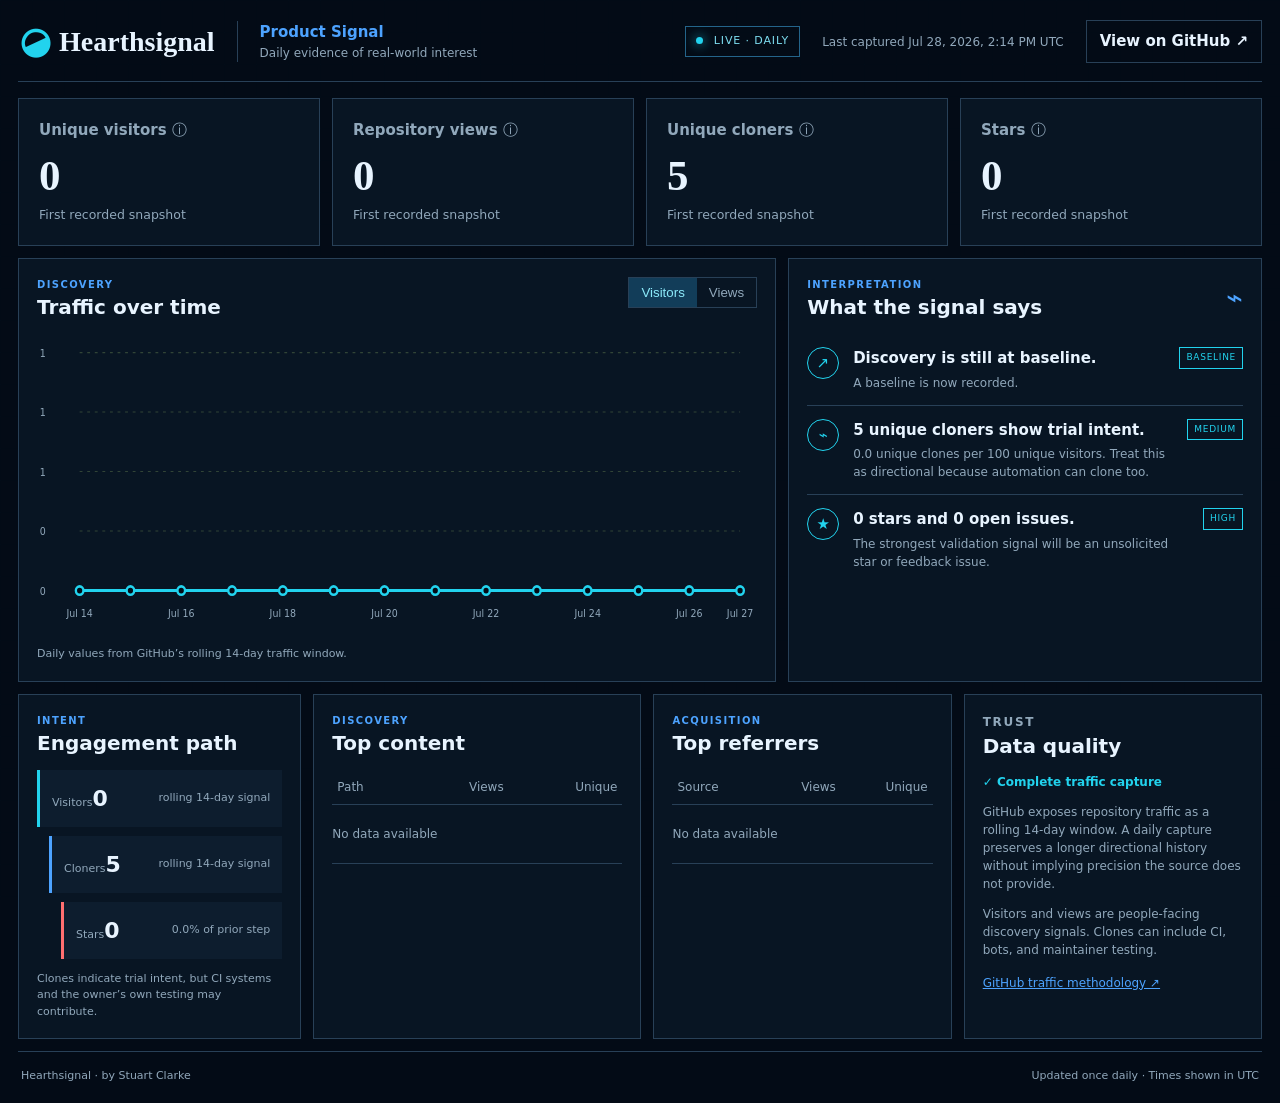
==== analytics-dashboard/index.html @ 0c8228a5 "feat: publish daily Product Signal dashboard" ====
<!doctype html>
<html lang="en">
<head>
  <meta charset="utf-8">
  <meta name="viewport" content="width=device-width, initial-scale=1">
  <meta name="description" content="Daily product-interest signals for Hearthsignal.">
  <title>Hearthsignal Product Signal</title>
  <link rel="stylesheet" href="styles.css">
</head>
<body>
  <div class="shell">
    <header class="topbar">
      <a class="brand" href="../" aria-label="Hearthsignal home">
        <span class="mark" aria-hidden="true">◒</span>
        <span>Hearthsignal</span>
      </a>
      <div class="title-block">
        <strong>Product Signal</strong>
        <span>Daily evidence of real-world interest</span>
      </div>
      <div class="status"><i></i> LIVE · DAILY</div>
      <p class="updated" id="updated">Loading latest capture…</p>
      <a class="repo-link" href="https://github.com/sc0528/hearthsignal">View on GitHub ↗</a>
    </header>

    <main>
      <section class="metrics" aria-label="Current metrics">
        <article><span>Unique visitors <b title="GitHub repository visitors in its rolling window">ⓘ</b></span><strong id="visitors">—</strong><small id="visitors-delta">Awaiting data</small></article>
        <article><span>Repository views <b title="All repository page views in GitHub's rolling window">ⓘ</b></span><strong id="views">—</strong><small id="views-delta">Awaiting data</small></article>
        <article><span>Unique cloners <b title="Unique users or systems that cloned the repository">ⓘ</b></span><strong id="cloners">—</strong><small id="cloners-delta">Awaiting data</small></article>
        <article><span>Stars <b title="Current GitHub stars">ⓘ</b></span><strong id="stars">—</strong><small id="stars-delta">Awaiting data</small></article>
      </section>

      <section class="primary-grid">
        <article class="panel chart-panel">
          <div class="panel-heading">
            <div><p class="eyebrow">DISCOVERY</p><h1>Traffic over time</h1></div>
            <div class="segmented" aria-label="Chart metric">
              <button class="active" data-series="uniques">Visitors</button>
              <button data-series="count">Views</button>
            </div>
          </div>
          <div id="chart" class="chart" role="img" aria-label="Daily repository traffic chart"></div>
          <p class="caption">Daily values from GitHub’s rolling 14-day traffic window.</p>
        </article>

        <article class="panel insight-panel">
          <div class="panel-heading"><div><p class="eyebrow">INTERPRETATION</p><h2>What the signal says</h2></div><span class="pulse">⌁</span></div>
          <div id="insights" class="insights"></div>
        </article>
      </section>

      <section class="secondary-grid">
        <article class="panel">
          <p class="eyebrow">INTENT</p><h2>Engagement path</h2>
          <div id="funnel" class="funnel"></div>
          <p class="caption">Clones indicate trial intent, but CI systems and the owner’s own testing may contribute.</p>
        </article>
        <article class="panel">
          <p class="eyebrow">DISCOVERY</p><h2>Top content</h2>
          <div class="table-wrap"><table><thead><tr><th>Path</th><th>Views</th><th>Unique</th></tr></thead><tbody id="paths"></tbody></table></div>
        </article>
        <article class="panel">
          <p class="eyebrow">ACQUISITION</p><h2>Top referrers</h2>
          <div class="table-wrap"><table><thead><tr><th>Source</th><th>Views</th><th>Unique</th></tr></thead><tbody id="referrers"></tbody></table></div>
        </article>
        <article class="panel data-quality">
          <p class="eyebrow">TRUST</p><h2>Data quality</h2>
          <div id="quality"></div>
          <a href="https://docs.github.com/en/rest/metrics/traffic">GitHub traffic methodology ↗</a>
        </article>
      </section>
    </main>

    <footer><span>Hearthsignal · by Stuart Clarke</span><span>Updated once daily · Times shown in UTC</span></footer>
  </div>
  <script src="app.js"></script>
</body>
</html>
---- analytics-dashboard/styles.css ----
:root {
  color-scheme: dark;
  --ink: #030b16;
  --panel: #091625;
  --panel-2: #0d1d2e;
  --line: #284057;
  --cream: #e8f4ff;
  --muted: #91a8bb;
  --green: #22d3ee;
  --orange: #4da3ff;
  --red: #ff6f70;
}
* { box-sizing: border-box; }
body {
  margin: 0;
  background: var(--ink);
  color: var(--cream);
  font: 15px/1.5 Inter, ui-sans-serif, system-ui, -apple-system, BlinkMacSystemFont, "Segoe UI", sans-serif;
}
body::before {
  content: ""; position: fixed; inset: 0; pointer-events: none; opacity: .16;
  background-image: linear-gradient(rgba(77,163,255,.045) 1px, transparent 1px), linear-gradient(90deg, rgba(77,163,255,.045) 1px, transparent 1px);
  background-size: 32px 32px;
}
.shell { width: min(1500px, 100%); margin: auto; padding: 18px; position: relative; }
.topbar { display: flex; align-items: center; gap: 22px; min-height: 64px; border-bottom: 1px solid var(--line); padding-bottom: 16px; }
.brand { color: var(--cream); text-decoration: none; font: 700 28px/1 Georgia, serif; display: flex; gap: 10px; align-items: center; }
.mark { color: var(--green); font-size: 36px; transform: rotate(-25deg); display: inline-block; }
.title-block { border-left: 1px solid var(--line); padding-left: 22px; display: grid; }
.title-block strong { color: var(--orange); }.title-block span,.updated { color: var(--muted); font-size: 12px; }
.status { margin-left: auto; border: 1px solid #24648a; color: #7dddf0; padding: 6px 10px; font-size: 11px; letter-spacing: .08em; }
.status i { display: inline-block; width: 7px; height: 7px; border-radius: 50%; background: var(--green); margin-right: 6px; box-shadow: 0 0 12px var(--green); }
.repo-link { text-decoration: none; color: var(--cream); border: 1px solid var(--line); padding: 9px 13px; font-weight: 650; }
.metrics { display: grid; grid-template-columns: repeat(4,1fr); gap: 12px; margin: 16px 0 12px; }
.metrics article,.panel { background: rgba(9,22,37,.96); border: 1px solid var(--line); }
.metrics article { min-height: 132px; padding: 20px; }
.metrics span { color: var(--muted); font-weight: 650; }.metrics b { font-weight: 400; }
.metrics strong { display: block; font: 600 43px/1.1 Georgia,serif; margin: 10px 0 4px; }
.metrics small { color: var(--green); }
.metrics small.down { color: var(--red); }.metrics small.neutral { color: var(--muted); }
.primary-grid { display: grid; grid-template-columns: 1.6fr 1fr; gap: 12px; }
.secondary-grid { display: grid; grid-template-columns: .95fr 1.1fr 1fr 1fr; gap: 12px; margin-top: 12px; }
.panel { padding: 18px; min-width: 0; }
.panel-heading { display: flex; align-items: flex-start; justify-content: space-between; gap: 16px; }
.eyebrow { margin: 0 0 3px; color: var(--orange); font-size: 10px; letter-spacing: .14em; font-weight: 800; }
h1,h2 { margin: 0 0 15px; font-size: 20px; line-height: 1.2; }
.segmented { display: flex; border: 1px solid var(--line); }
.segmented button { color: var(--muted); border: 0; background: transparent; padding: 7px 12px; cursor: pointer; }
.segmented button.active { background: #123d59; color: #8ceafa; }
.chart { height: 300px; min-width: 0; }
.chart svg { width: 100%; height: 100%; overflow: visible; }
.grid-line { stroke: #314437; stroke-width: 1; stroke-dasharray: 3 5; }
.axis-label { fill: var(--muted); font-size: 10px; }
.series-line { fill: none; stroke: var(--green); stroke-width: 3; vector-effect: non-scaling-stroke; }
.series-area { fill: rgba(34,211,238,.09); }
.series-point { fill: var(--ink); stroke: var(--green); stroke-width: 2.5; }
.caption { color: var(--muted); font-size: 11px; margin: 12px 0 0; }
.pulse { color: var(--orange); font-size: 28px; }
.insight { padding: 13px 0; border-top: 1px solid var(--line); display: grid; grid-template-columns: 34px 1fr auto; gap: 12px; }
.insight:first-child { border-top: 0; }
.insight-icon { width: 32px; height: 32px; display: grid; place-items: center; border: 1px solid var(--green); color: var(--green); border-radius: 50%; }
.insight strong { display: block; margin-bottom: 4px; }.insight p { margin: 0; color: var(--muted); font-size: 12px; }
.confidence { border: 1px solid var(--green); color: var(--green); font-size: 9px; height: fit-content; padding: 3px 6px; letter-spacing: .08em; }
.funnel { display: grid; gap: 9px; margin-top: 8px; }
.funnel-step { display: grid; grid-template-columns: 1fr auto; align-items: center; padding: 12px; border-left: 3px solid var(--green); background: var(--panel-2); }
.funnel-step:nth-child(2) { margin-left: 12px; border-color: #4da3ff; }.funnel-step:nth-child(3) { margin-left: 24px; border-color: var(--red); }
.funnel-step strong { font-size: 22px; }.funnel-step span { color: var(--muted); font-size: 11px; }
.table-wrap { overflow: auto; }
table { width: 100%; border-collapse: collapse; font-size: 12px; }
th { color: var(--muted); text-align: left; font-weight: 500; } th:not(:first-child),td:not(:first-child) { text-align: right; }
td,th { padding: 8px 5px; border-bottom: 1px solid var(--line); }
td:first-child { max-width: 180px; overflow: hidden; text-overflow: ellipsis; white-space: nowrap; }
.data-quality p { color: var(--muted); font-size: 12px; }.data-quality a { color: var(--orange); font-size: 12px; }
.quality-state { color: var(--green)!important; font-weight: 700; }.quality-state.warning { color: var(--orange)!important; }
footer { display: flex; justify-content: space-between; color: var(--muted); font-size: 11px; border-top: 1px solid var(--line); margin-top: 12px; padding: 16px 3px 0; }
.empty { color: var(--muted); padding: 20px 0; }
@media (max-width: 1050px) {
  .secondary-grid { grid-template-columns: repeat(2,1fr); }.updated { display:none; }
}
@media (max-width: 760px) {
  .shell { padding: 12px; }.topbar { flex-wrap: wrap; gap: 12px; }.title-block { order: 3; width: 100%; }.status { margin-left: auto; }.repo-link { display:none; }
  .metrics { grid-template-columns: repeat(2,1fr); }.metrics article { min-height: 110px; padding: 15px; }.metrics strong { font-size: 34px; }
  .primary-grid,.secondary-grid { grid-template-columns: 1fr; }.chart { height: 240px; }.insight { grid-template-columns: 32px 1fr; }.confidence { grid-column: 2; }
  footer { flex-direction: column; gap: 5px; }
}
@media (max-width: 430px) { .metrics { grid-template-columns: 1fr; }.brand { font-size: 24px; } }
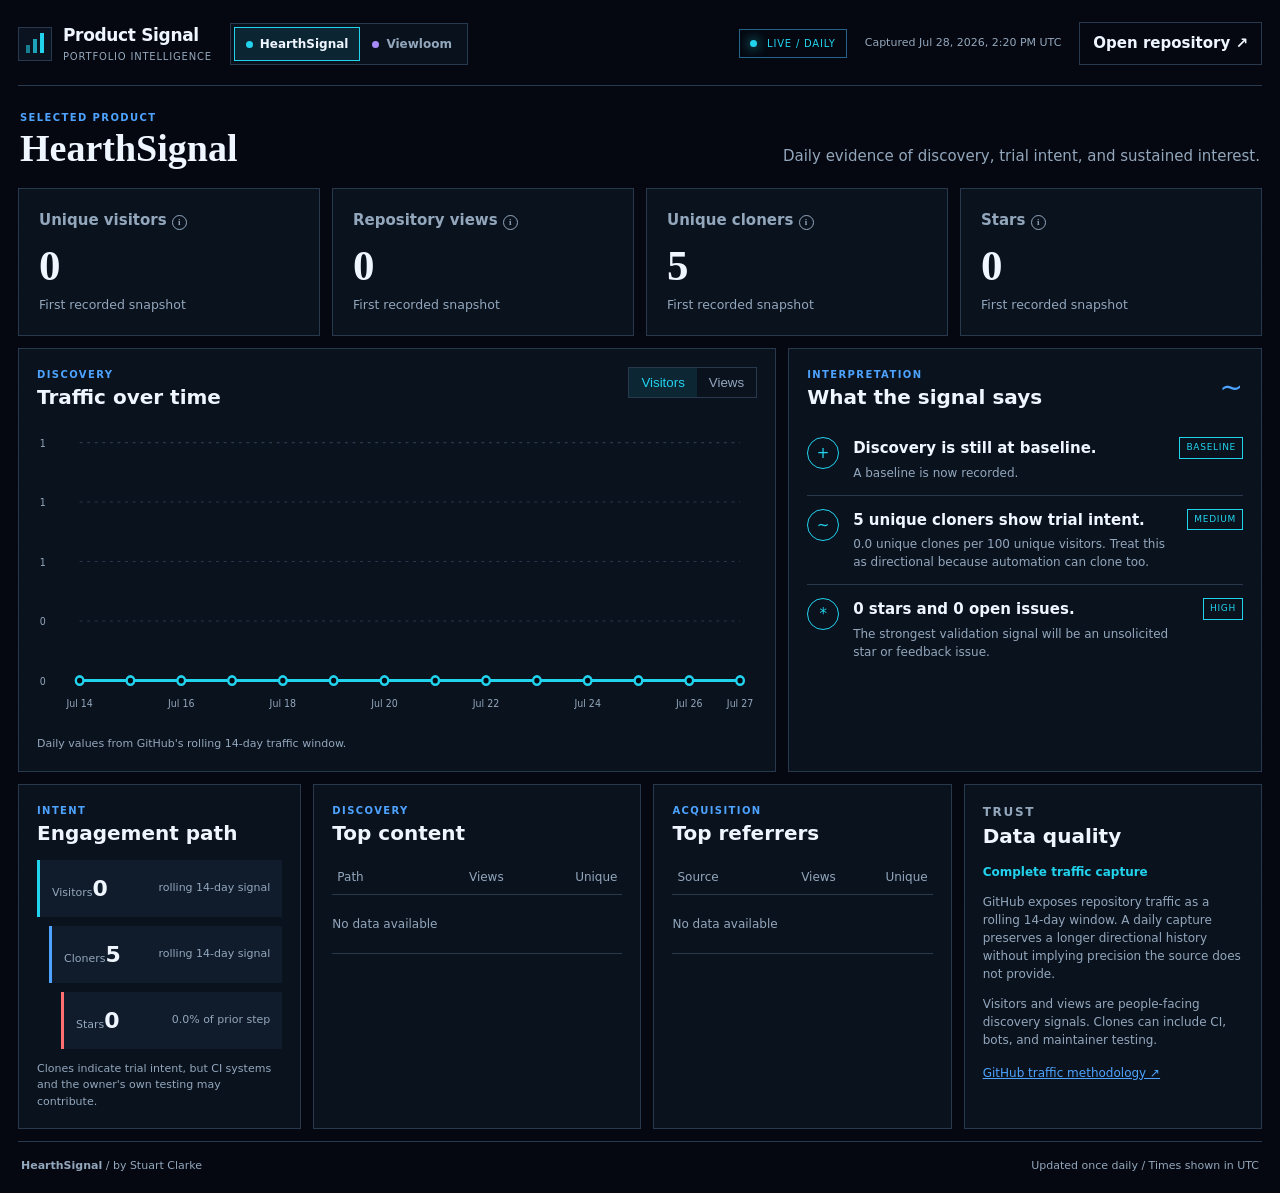
==== commit f215d336: "Combine product analytics into portfolio dashboard" ====
--- a/analytics-dashboard/index.html
+++ b/analytics-dashboard/index.html
@@ -3,49 +3,61 @@
 <head>
   <meta charset="utf-8">
   <meta name="viewport" content="width=device-width, initial-scale=1">
-  <meta name="description" content="Daily product-interest signals for Hearthsignal.">
-  <title>Hearthsignal Product Signal</title>
+  <meta name="description" content="Daily product-interest signals for HearthSignal and Viewloom.">
+  <title>Product Signal Portfolio</title>
   <link rel="stylesheet" href="styles.css">
 </head>
-<body>
+<body data-product="hearthsignal">
   <div class="shell">
     <header class="topbar">
-      <a class="brand" href="../" aria-label="Hearthsignal home">
-        <span class="mark" aria-hidden="true">◒</span>
-        <span>Hearthsignal</span>
+      <a class="portfolio-brand" href="../" aria-label="HearthSignal home">
+        <span class="portfolio-mark" aria-hidden="true"><i></i><i></i><i></i></span>
+        <span><strong>Product Signal</strong><small>Portfolio intelligence</small></span>
       </a>
-      <div class="title-block">
-        <strong>Product Signal</strong>
-        <span>Daily evidence of real-world interest</span>
+      <nav class="product-switch" aria-label="Select product">
+        <button class="active" data-product-select="hearthsignal" aria-pressed="true">
+          <span class="product-dot hearthsignal-dot"></span>HearthSignal
+        </button>
+        <button data-product-select="viewloom" aria-pressed="false">
+          <span class="product-dot viewloom-dot"></span>Viewloom
+        </button>
+      </nav>
+      <div class="status"><i></i> LIVE / DAILY</div>
+      <p class="updated" id="updated">Loading latest capture...</p>
+      <a class="repo-link" id="repo-link" href="https://github.com/sc0528/hearthsignal">Open repository &#8599;</a>
+    </header>
+
+    <section class="product-context" aria-live="polite">
+      <div>
+        <p class="eyebrow">SELECTED PRODUCT</p>
+        <h1 id="product-name">HearthSignal</h1>
       </div>
-      <div class="status"><i></i> LIVE · DAILY</div>
-      <p class="updated" id="updated">Loading latest capture…</p>
-      <a class="repo-link" href="https://github.com/sc0528/hearthsignal">View on GitHub ↗</a>
-    </header>
+      <p id="product-summary">Daily evidence of discovery, trial intent, and sustained interest.</p>
+    </section>
 
     <main>
       <section class="metrics" aria-label="Current metrics">
-        <article><span>Unique visitors <b title="GitHub repository visitors in its rolling window">ⓘ</b></span><strong id="visitors">—</strong><small id="visitors-delta">Awaiting data</small></article>
-        <article><span>Repository views <b title="All repository page views in GitHub's rolling window">ⓘ</b></span><strong id="views">—</strong><small id="views-delta">Awaiting data</small></article>
-        <article><span>Unique cloners <b title="Unique users or systems that cloned the repository">ⓘ</b></span><strong id="cloners">—</strong><small id="cloners-delta">Awaiting data</small></article>
-        <article><span>Stars <b title="Current GitHub stars">ⓘ</b></span><strong id="stars">—</strong><small id="stars-delta">Awaiting data</small></article>
+        <article><span>Unique visitors <b title="GitHub repository visitors in its rolling window">i</b></span><strong id="visitors">&mdash;</strong><small id="visitors-delta">Awaiting data</small></article>
+        <article><span>Repository views <b title="All repository page views in GitHub's rolling window">i</b></span><strong id="views">&mdash;</strong><small id="views-delta">Awaiting data</small></article>
+        <article><span>Unique cloners <b title="Unique users or systems that cloned the repository">i</b></span><strong id="cloners">&mdash;</strong><small id="cloners-delta">Awaiting data</small></article>
+        <article><span>Stars <b title="Current GitHub stars">i</b></span><strong id="stars">&mdash;</strong><small id="stars-delta">Awaiting data</small></article>
       </section>
 
       <section class="primary-grid">
         <article class="panel chart-panel">
           <div class="panel-heading">
-            <div><p class="eyebrow">DISCOVERY</p><h1>Traffic over time</h1></div>
+            <div><p class="eyebrow">DISCOVERY</p><h2>Traffic over time</h2></div>
             <div class="segmented" aria-label="Chart metric">
               <button class="active" data-series="uniques">Visitors</button>
               <button data-series="count">Views</button>
             </div>
           </div>
           <div id="chart" class="chart" role="img" aria-label="Daily repository traffic chart"></div>
-          <p class="caption">Daily values from GitHub’s rolling 14-day traffic window.</p>
+          <p class="caption">Daily values from GitHub's rolling 14-day traffic window.</p>
         </article>
 
         <article class="panel insight-panel">
-          <div class="panel-heading"><div><p class="eyebrow">INTERPRETATION</p><h2>What the signal says</h2></div><span class="pulse">⌁</span></div>
+          <div class="panel-heading"><div><p class="eyebrow">INTERPRETATION</p><h2>What the signal says</h2></div><span class="pulse" aria-hidden="true">~</span></div>
           <div id="insights" class="insights"></div>
         </article>
       </section>
@@ -54,7 +66,7 @@
         <article class="panel">
           <p class="eyebrow">INTENT</p><h2>Engagement path</h2>
           <div id="funnel" class="funnel"></div>
-          <p class="caption">Clones indicate trial intent, but CI systems and the owner’s own testing may contribute.</p>
+          <p class="caption">Clones indicate trial intent, but CI systems and the owner's own testing may contribute.</p>
         </article>
         <article class="panel">
           <p class="eyebrow">DISCOVERY</p><h2>Top content</h2>
@@ -67,12 +79,12 @@
         <article class="panel data-quality">
           <p class="eyebrow">TRUST</p><h2>Data quality</h2>
           <div id="quality"></div>
-          <a href="https://docs.github.com/en/rest/metrics/traffic">GitHub traffic methodology ↗</a>
+          <a href="https://docs.github.com/en/rest/metrics/traffic">GitHub traffic methodology &#8599;</a>
         </article>
       </section>
     </main>
 
-    <footer><span>Hearthsignal · by Stuart Clarke</span><span>Updated once daily · Times shown in UTC</span></footer>
+    <footer><span><b id="footer-product">HearthSignal</b> / by Stuart Clarke</span><span>Updated once daily / Times shown in UTC</span></footer>
   </div>
   <script src="app.js"></script>
 </body>
--- a/analytics-dashboard/styles.css
+++ b/analytics-dashboard/styles.css
@@ -1,14 +1,23 @@
 :root {
   color-scheme: dark;
-  --ink: #030b16;
-  --panel: #091625;
-  --panel-2: #0d1d2e;
-  --line: #284057;
-  --cream: #e8f4ff;
-  --muted: #91a8bb;
-  --green: #22d3ee;
-  --orange: #4da3ff;
+  --ink: #050810;
+  --panel: #0b1320;
+  --panel-2: #101b2b;
+  --line: #29394d;
+  --cream: #eff6ff;
+  --muted: #93a7bc;
+  --accent: #22d3ee;
+  --accent-2: #4da3ff;
+  --accent-soft: rgba(34,211,238,.10);
+  --status-border: #24648a;
   --red: #ff6f70;
+}
+body[data-product="viewloom"] {
+  --accent: #a78bfa;
+  --accent-2: #ff766b;
+  --accent-soft: rgba(167,139,250,.12);
+  --status-border: #6d55aa;
+  --red: #ff8b82;
 }
 * { box-sizing: border-box; }
 body {
@@ -19,68 +28,112 @@
 }
 body::before {
   content: ""; position: fixed; inset: 0; pointer-events: none; opacity: .16;
-  background-image: linear-gradient(rgba(77,163,255,.045) 1px, transparent 1px), linear-gradient(90deg, rgba(77,163,255,.045) 1px, transparent 1px);
+  background-image: linear-gradient(rgba(112,142,176,.045) 1px, transparent 1px), linear-gradient(90deg, rgba(112,142,176,.045) 1px, transparent 1px);
   background-size: 32px 32px;
 }
+button,a { -webkit-tap-highlight-color: transparent; }
 .shell { width: min(1500px, 100%); margin: auto; padding: 18px; position: relative; }
-.topbar { display: flex; align-items: center; gap: 22px; min-height: 64px; border-bottom: 1px solid var(--line); padding-bottom: 16px; }
-.brand { color: var(--cream); text-decoration: none; font: 700 28px/1 Georgia, serif; display: flex; gap: 10px; align-items: center; }
-.mark { color: var(--green); font-size: 36px; transform: rotate(-25deg); display: inline-block; }
-.title-block { border-left: 1px solid var(--line); padding-left: 22px; display: grid; }
-.title-block strong { color: var(--orange); }.title-block span,.updated { color: var(--muted); font-size: 12px; }
-.status { margin-left: auto; border: 1px solid #24648a; color: #7dddf0; padding: 6px 10px; font-size: 11px; letter-spacing: .08em; }
-.status i { display: inline-block; width: 7px; height: 7px; border-radius: 50%; background: var(--green); margin-right: 6px; box-shadow: 0 0 12px var(--green); }
-.repo-link { text-decoration: none; color: var(--cream); border: 1px solid var(--line); padding: 9px 13px; font-weight: 650; }
+.topbar { display: flex; align-items: center; gap: 18px; min-height: 68px; border-bottom: 1px solid var(--line); padding-bottom: 16px; }
+.portfolio-brand { color: var(--cream); text-decoration: none; display: flex; gap: 11px; align-items: center; min-width: max-content; }
+.portfolio-brand > span:last-child { display: grid; }
+.portfolio-brand strong { font-size: 17px; letter-spacing: -.02em; }
+.portfolio-brand small { color: var(--muted); font-size: 10px; letter-spacing: .08em; text-transform: uppercase; }
+.portfolio-mark { width: 34px; height: 34px; display: flex; align-items: flex-end; gap: 3px; padding: 7px; border: 1px solid var(--line); background: var(--panel); }
+.portfolio-mark i { display: block; width: 5px; background: var(--accent); }
+.portfolio-mark i:nth-child(1) { height: 8px; opacity: .55; }
+.portfolio-mark i:nth-child(2) { height: 14px; opacity: .75; }
+.portfolio-mark i:nth-child(3) { height: 20px; }
+.product-switch { display: flex; padding: 3px; border: 1px solid var(--line); background: rgba(11,19,32,.9); }
+.product-switch button { border: 0; background: transparent; color: var(--muted); padding: 8px 12px; cursor: pointer; font: inherit; font-size: 12px; font-weight: 700; }
+.product-switch button.active { color: var(--cream); background: var(--accent-soft); box-shadow: inset 0 0 0 1px var(--accent); }
+.product-dot { display: inline-block; width: 7px; height: 7px; border-radius: 50%; margin-right: 7px; }
+.hearthsignal-dot { background: #22d3ee; }
+.viewloom-dot { background: #a78bfa; }
+.status { margin-left: auto; border: 1px solid var(--status-border); color: var(--accent); padding: 6px 10px; font-size: 10px; letter-spacing: .08em; min-width: max-content; }
+.status i { display: inline-block; width: 7px; height: 7px; border-radius: 50%; background: var(--accent); margin-right: 6px; box-shadow: 0 0 12px var(--accent); }
+.updated { color: var(--muted); font-size: 11px; }
+.repo-link { text-decoration: none; color: var(--cream); border: 1px solid var(--line); padding: 9px 13px; font-weight: 650; min-width: max-content; }
+.repo-link:hover,.repo-link:focus-visible { border-color: var(--accent); }
+.product-context { display: flex; align-items: end; justify-content: space-between; gap: 24px; padding: 24px 2px 5px; }
+.product-context h1 { font: 600 38px/1 Georgia, serif; margin: 4px 0 0; }
+.product-context > p { color: var(--muted); max-width: 520px; margin: 0; text-align: right; }
 .metrics { display: grid; grid-template-columns: repeat(4,1fr); gap: 12px; margin: 16px 0 12px; }
-.metrics article,.panel { background: rgba(9,22,37,.96); border: 1px solid var(--line); }
+.metrics article,.panel { background: rgba(11,19,32,.96); border: 1px solid var(--line); }
 .metrics article { min-height: 132px; padding: 20px; }
-.metrics span { color: var(--muted); font-weight: 650; }.metrics b { font-weight: 400; }
+.metrics span { color: var(--muted); font-weight: 650; }
+.metrics b { display: inline-grid; place-items: center; width: 15px; height: 15px; border: 1px solid var(--muted); border-radius: 50%; font: 600 9px/1 serif; cursor: help; }
 .metrics strong { display: block; font: 600 43px/1.1 Georgia,serif; margin: 10px 0 4px; }
-.metrics small { color: var(--green); }
-.metrics small.down { color: var(--red); }.metrics small.neutral { color: var(--muted); }
+.metrics small { color: var(--accent); }
+.metrics small.down { color: var(--red); }
+.metrics small.neutral { color: var(--muted); }
 .primary-grid { display: grid; grid-template-columns: 1.6fr 1fr; gap: 12px; }
 .secondary-grid { display: grid; grid-template-columns: .95fr 1.1fr 1fr 1fr; gap: 12px; margin-top: 12px; }
 .panel { padding: 18px; min-width: 0; }
 .panel-heading { display: flex; align-items: flex-start; justify-content: space-between; gap: 16px; }
-.eyebrow { margin: 0 0 3px; color: var(--orange); font-size: 10px; letter-spacing: .14em; font-weight: 800; }
-h1,h2 { margin: 0 0 15px; font-size: 20px; line-height: 1.2; }
+.eyebrow { margin: 0 0 3px; color: var(--accent-2); font-size: 10px; letter-spacing: .14em; font-weight: 800; }
+h2 { margin: 0 0 15px; font-size: 20px; line-height: 1.2; }
 .segmented { display: flex; border: 1px solid var(--line); }
 .segmented button { color: var(--muted); border: 0; background: transparent; padding: 7px 12px; cursor: pointer; }
-.segmented button.active { background: #123d59; color: #8ceafa; }
+.segmented button.active { background: var(--accent-soft); color: var(--accent); }
 .chart { height: 300px; min-width: 0; }
 .chart svg { width: 100%; height: 100%; overflow: visible; }
-.grid-line { stroke: #314437; stroke-width: 1; stroke-dasharray: 3 5; }
+.grid-line { stroke: var(--line); stroke-width: 1; stroke-dasharray: 3 5; }
 .axis-label { fill: var(--muted); font-size: 10px; }
-.series-line { fill: none; stroke: var(--green); stroke-width: 3; vector-effect: non-scaling-stroke; }
-.series-area { fill: rgba(34,211,238,.09); }
-.series-point { fill: var(--ink); stroke: var(--green); stroke-width: 2.5; }
+.series-line { fill: none; stroke: var(--accent); stroke-width: 3; vector-effect: non-scaling-stroke; }
+.series-area { fill: var(--accent-soft); }
+.series-point { fill: var(--ink); stroke: var(--accent); stroke-width: 2.5; }
 .caption { color: var(--muted); font-size: 11px; margin: 12px 0 0; }
-.pulse { color: var(--orange); font-size: 28px; }
+.pulse { color: var(--accent-2); font-size: 28px; }
 .insight { padding: 13px 0; border-top: 1px solid var(--line); display: grid; grid-template-columns: 34px 1fr auto; gap: 12px; }
 .insight:first-child { border-top: 0; }
-.insight-icon { width: 32px; height: 32px; display: grid; place-items: center; border: 1px solid var(--green); color: var(--green); border-radius: 50%; }
-.insight strong { display: block; margin-bottom: 4px; }.insight p { margin: 0; color: var(--muted); font-size: 12px; }
-.confidence { border: 1px solid var(--green); color: var(--green); font-size: 9px; height: fit-content; padding: 3px 6px; letter-spacing: .08em; }
+.insight-icon { width: 32px; height: 32px; display: grid; place-items: center; border: 1px solid var(--accent); color: var(--accent); border-radius: 50%; }
+.insight strong { display: block; margin-bottom: 4px; }
+.insight p { margin: 0; color: var(--muted); font-size: 12px; }
+.confidence { border: 1px solid var(--accent); color: var(--accent); font-size: 9px; height: fit-content; padding: 3px 6px; letter-spacing: .08em; }
 .funnel { display: grid; gap: 9px; margin-top: 8px; }
-.funnel-step { display: grid; grid-template-columns: 1fr auto; align-items: center; padding: 12px; border-left: 3px solid var(--green); background: var(--panel-2); }
-.funnel-step:nth-child(2) { margin-left: 12px; border-color: #4da3ff; }.funnel-step:nth-child(3) { margin-left: 24px; border-color: var(--red); }
-.funnel-step strong { font-size: 22px; }.funnel-step span { color: var(--muted); font-size: 11px; }
+.funnel-step { display: grid; grid-template-columns: 1fr auto; align-items: center; padding: 12px; border-left: 3px solid var(--accent); background: var(--panel-2); }
+.funnel-step:nth-child(2) { margin-left: 12px; border-color: var(--accent-2); }
+.funnel-step:nth-child(3) { margin-left: 24px; border-color: var(--red); }
+.funnel-step strong { font-size: 22px; }
+.funnel-step span { color: var(--muted); font-size: 11px; }
 .table-wrap { overflow: auto; }
 table { width: 100%; border-collapse: collapse; font-size: 12px; }
-th { color: var(--muted); text-align: left; font-weight: 500; } th:not(:first-child),td:not(:first-child) { text-align: right; }
+th { color: var(--muted); text-align: left; font-weight: 500; }
+th:not(:first-child),td:not(:first-child) { text-align: right; }
 td,th { padding: 8px 5px; border-bottom: 1px solid var(--line); }
 td:first-child { max-width: 180px; overflow: hidden; text-overflow: ellipsis; white-space: nowrap; }
-.data-quality p { color: var(--muted); font-size: 12px; }.data-quality a { color: var(--orange); font-size: 12px; }
-.quality-state { color: var(--green)!important; font-weight: 700; }.quality-state.warning { color: var(--orange)!important; }
+.data-quality p { color: var(--muted); font-size: 12px; }
+.data-quality a { color: var(--accent-2); font-size: 12px; }
+.quality-state { color: var(--accent)!important; font-weight: 700; }
+.quality-state.warning { color: var(--accent-2)!important; }
 footer { display: flex; justify-content: space-between; color: var(--muted); font-size: 11px; border-top: 1px solid var(--line); margin-top: 12px; padding: 16px 3px 0; }
 .empty { color: var(--muted); padding: 20px 0; }
-@media (max-width: 1050px) {
-  .secondary-grid { grid-template-columns: repeat(2,1fr); }.updated { display:none; }
+@media (max-width: 1120px) {
+  .secondary-grid { grid-template-columns: repeat(2,1fr); }
+  .updated { display:none; }
 }
-@media (max-width: 760px) {
-  .shell { padding: 12px; }.topbar { flex-wrap: wrap; gap: 12px; }.title-block { order: 3; width: 100%; }.status { margin-left: auto; }.repo-link { display:none; }
-  .metrics { grid-template-columns: repeat(2,1fr); }.metrics article { min-height: 110px; padding: 15px; }.metrics strong { font-size: 34px; }
-  .primary-grid,.secondary-grid { grid-template-columns: 1fr; }.chart { height: 240px; }.insight { grid-template-columns: 32px 1fr; }.confidence { grid-column: 2; }
+@media (max-width: 820px) {
+  .shell { padding: 12px; }
+  .topbar { flex-wrap: wrap; gap: 10px; }
+  .portfolio-brand { margin-right: auto; }
+  .product-switch { order: 3; width: 100%; }
+  .product-switch button { flex: 1; }
+  .status { margin-left: 0; }
+  .repo-link { display:none; }
+  .product-context { align-items: flex-start; padding-top: 20px; }
+  .product-context > p { max-width: 420px; }
+  .metrics { grid-template-columns: repeat(2,1fr); }
+  .metrics article { min-height: 110px; padding: 15px; }
+  .metrics strong { font-size: 34px; }
+  .primary-grid,.secondary-grid { grid-template-columns: 1fr; }
+  .chart { height: 240px; }
+  .insight { grid-template-columns: 32px 1fr; }
+  .confidence { grid-column: 2; }
   footer { flex-direction: column; gap: 5px; }
 }
-@media (max-width: 430px) { .metrics { grid-template-columns: 1fr; }.brand { font-size: 24px; } }
+@media (max-width: 520px) {
+  .product-context { display: block; }
+  .product-context > p { margin-top: 10px; text-align: left; }
+  .product-context h1 { font-size: 31px; }
+  .metrics { grid-template-columns: 1fr; }
+}
